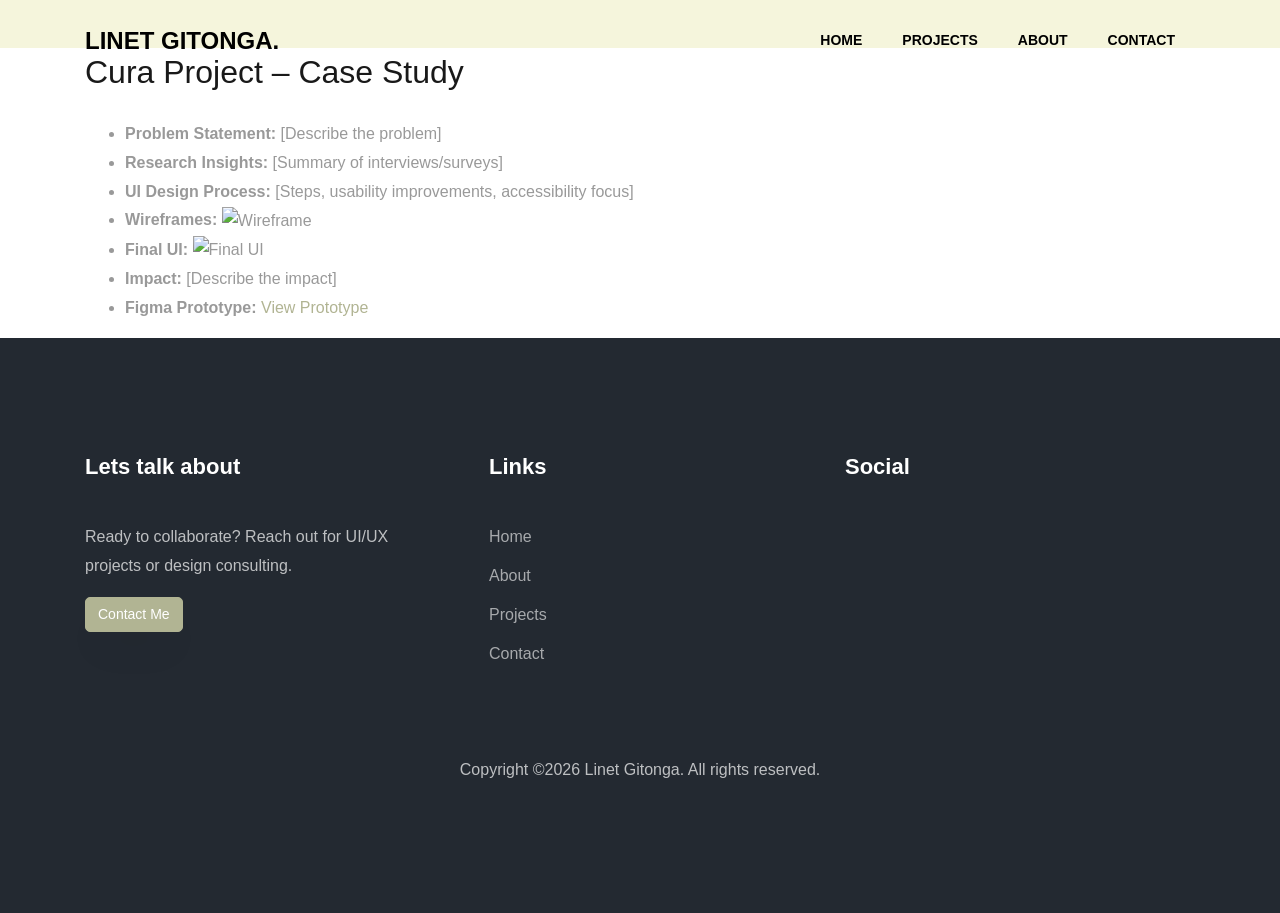
==== cura-project.html @ 1a865572 "UI/UXPORTFOLIO" ====
<!DOCTYPE html>
<html lang="en">
<head>
  <meta charset="UTF-8">
  <meta name="viewport" content="width=device-width, initial-scale=1.0">
  <title>Cura Project – Case Study | Linet Gitonga</title>
  <link rel="stylesheet" href="css/style.css">
  <link href="https://fonts.googleapis.com/css?family=Montserrat:700|Open+Sans:400,600" rel="stylesheet">
</head>
<body>
  <nav class="navbar navbar-expand-lg navbar-dark ftco_navbar bg-dark ftco-navbar-light site-navbar-target">
    <div class="container">
      <a class="navbar-brand" href="index.html">Linet Gitonga<span>.</span></a>
      <ul class="navbar-nav nav ml-auto">
        <li class="nav-item"><a href="index.html#home-section" class="nav-link">Home</a></li>
        <li class="nav-item"><a href="index.html#projects-section" class="nav-link">Projects</a></li>
        <li class="nav-item"><a href="index.html#about-section" class="nav-link">About</a></li>
        <li class="nav-item"><a href="index.html#contact-section" class="nav-link">Contact</a></li>
      </ul>
    </div>
  </nav>

  <section class="case-study-layout mt-5">
    <div class="container">
      <h2 class="mb-4">Cura Project – Case Study</h2>
      <ul class="project-details">
        <li><strong>Problem Statement:</strong> [Describe the problem]</li>
        <li><strong>Research Insights:</strong> [Summary of interviews/surveys]</li>
        <li><strong>UI Design Process:</strong> [Steps, usability improvements, accessibility focus]</li>
        <li><strong>Wireframes:</strong> <img src="images/cura-wireframe.png" alt="Wireframe"></li>
        <li><strong>Final UI:</strong> <img src="images/cura-final-ui.png" alt="Final UI"></li>
        <li><strong>Impact:</strong> [Describe the impact]</li>
        <li><strong>Figma Prototype:</strong> <a href="https://www.figma.com/proto/cura-project" target="_blank">View Prototype</a></li>
      </ul>
    </div>
  </section>

  <footer class="ftco-footer ftco-section">
    <div class="container">
      <div class="row mb-5">
        <div class="col-md">
          <div class="ftco-footer-widget mb-4">
            <h2 class="ftco-heading-2">Lets talk about</h2>
            <p>Ready to collaborate? Reach out for UI/UX projects or design consulting.</p>
            <p><a href="index.html#contact-section" class="btn btn-primary">Contact Me</a></p>
          </div>
        </div>
        <div class="col-md">
          <div class="ftco-footer-widget mb-4 ml-md-4">
            <h2 class="ftco-heading-2">Links</h2>
            <ul class="list-unstyled">
              <li><a href="index.html#home-section">Home</a></li>
              <li><a href="index.html#about-section">About</a></li>
              <li><a href="index.html#projects-section">Projects</a></li>
              <li><a href="index.html#contact-section">Contact</a></li>
            </ul>
          </div>
        </div>
        <div class="col-md">
          <div class="ftco-footer-widget mb-4">
            <h2 class="ftco-heading-2">Social</h2>
            <ul class="ftco-footer-social list-unstyled mt-2">
              <li class="ftco-animate"><a href="https://www.linkedin.com/in/linetgitonga" target="_blank"><span class="fa fa-linkedin"></span></a></li>
              <li class="ftco-animate"><a href="https://github.com/linetgitonga" target="_blank"><span class="fa fa-github"></span></a></li>
              <li class="ftco-animate"><a href="https://www.behance.net/linetgitonga" target="_blank"><span class="fa fa-behance"></span></a></li>
            </ul>
          </div>
        </div>
      </div>
      <div class="row">
        <div class="col-md-12 text-center">
          <p>Copyright &copy;<script>document.write(new Date().getFullYear());</script> Linet Gitonga. All rights reserved.</p>
        </div>
      </div>
    </div>
  </footer>
</body>
</html>
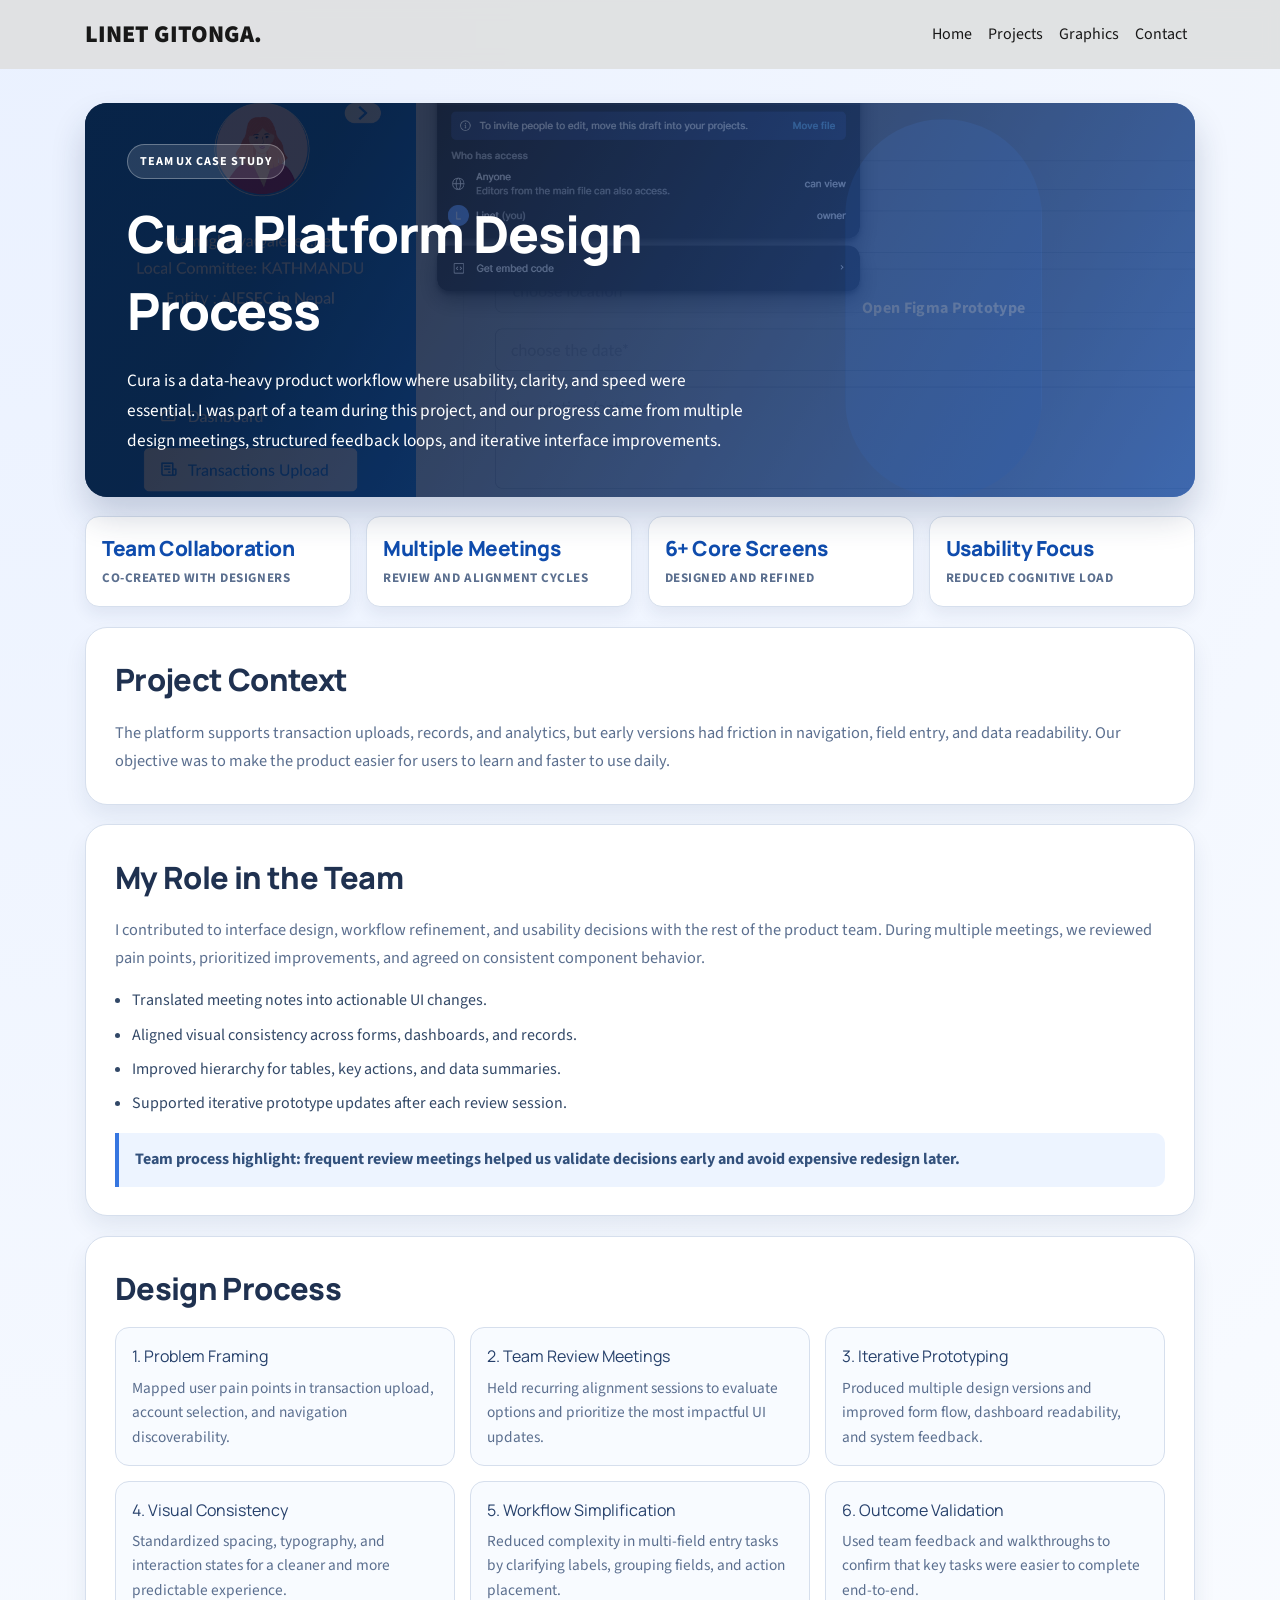
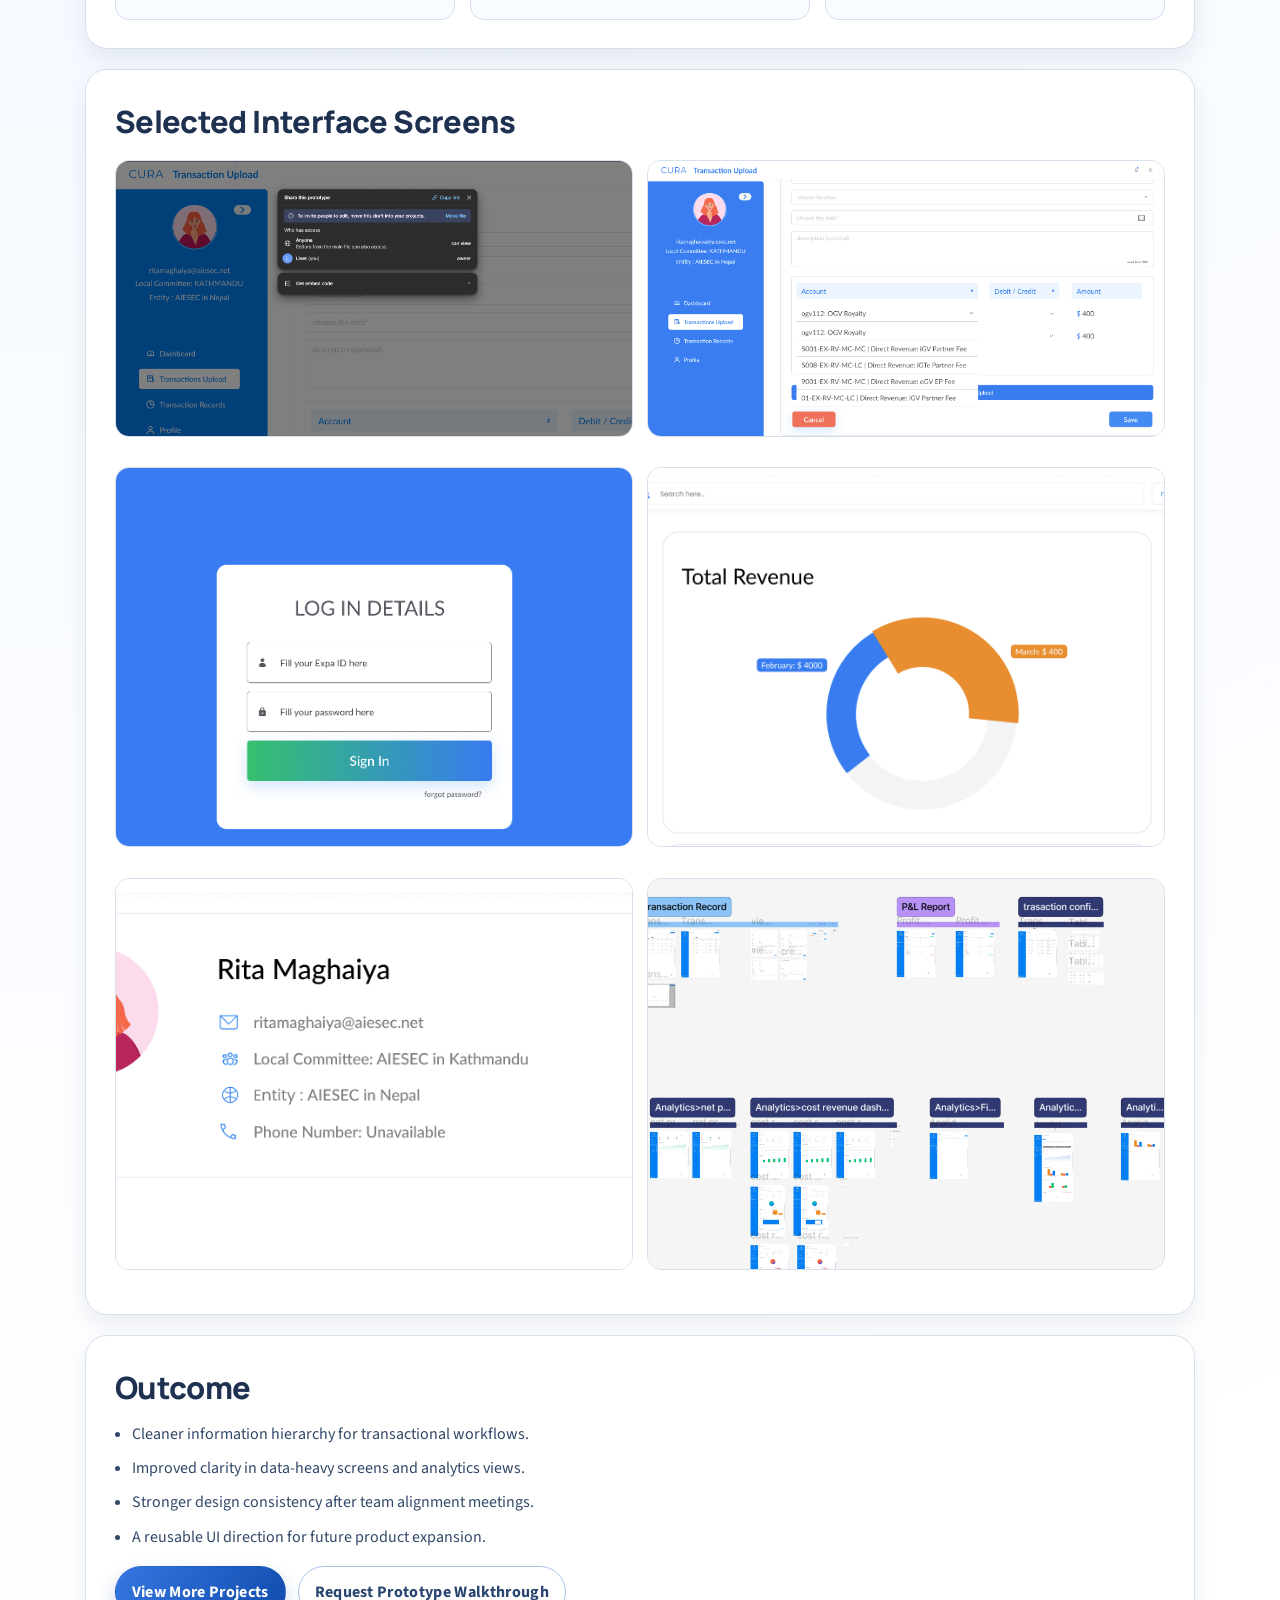
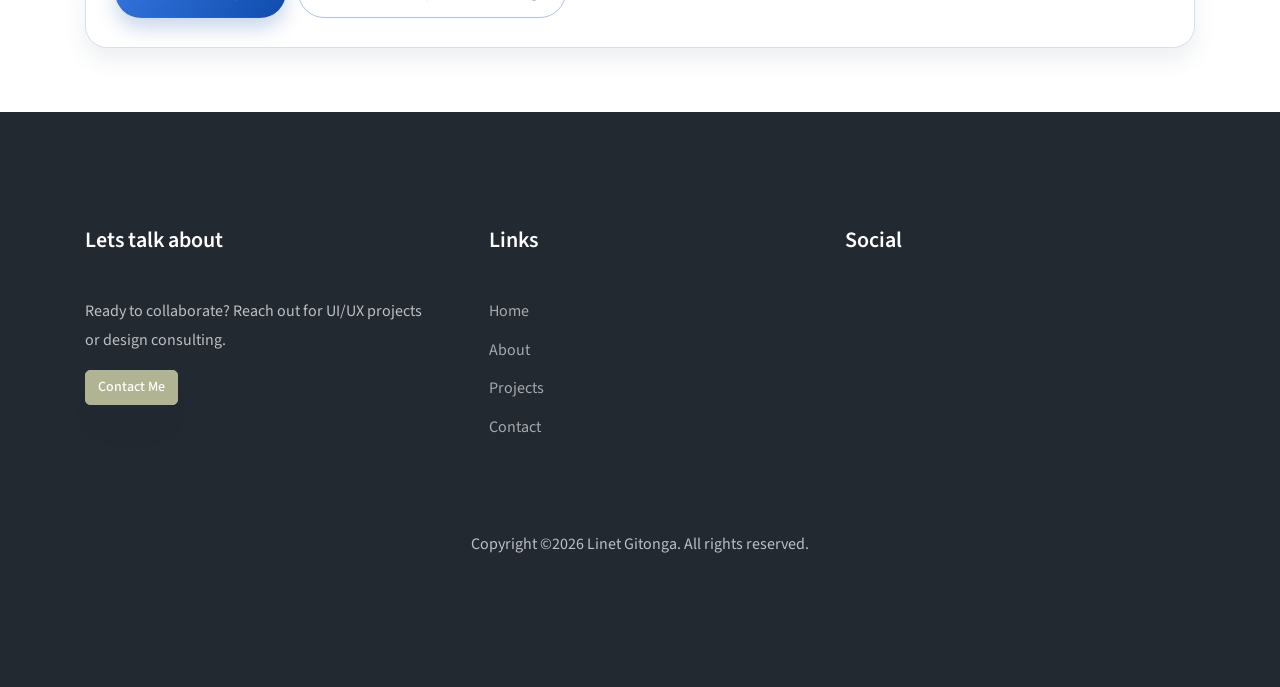
==== commit 9ee926d1: "updated" ====
--- a/cura-project.html
+++ b/cura-project.html
@@ -4,36 +4,449 @@
   <meta charset="UTF-8">
   <meta name="viewport" content="width=device-width, initial-scale=1.0">
   <title>Cura Project – Case Study | Linet Gitonga</title>
+  <link rel="preconnect" href="https://fonts.googleapis.com">
+  <link rel="preconnect" href="https://fonts.gstatic.com" crossorigin>
+  <link href="https://fonts.googleapis.com/css2?family=Manrope:wght@500;600;700;800&family=Source+Sans+3:wght@400;600;700&display=swap" rel="stylesheet">
+  <link rel="stylesheet" href="https://stackpath.bootstrapcdn.com/font-awesome/4.7.0/css/font-awesome.min.css">
   <link rel="stylesheet" href="css/style.css">
-  <link href="https://fonts.googleapis.com/css?family=Montserrat:700|Open+Sans:400,600" rel="stylesheet">
+  <style>
+    :root {
+      --cura-bg: #f4f8ff;
+      --cura-ink: #1d2b3d;
+      --cura-muted: #5b6f8f;
+      --cura-line: #d6dfed;
+      --cura-brand: #3676e0;
+      --cura-brand-deep: #0f4cad;
+      --cura-card: #ffffff;
+      --radius-lg: 22px;
+      --radius-md: 14px;
+    }
+
+    body {
+      font-family: "Source Sans 3", sans-serif;
+      color: var(--cura-ink);
+      background: radial-gradient(circle at top left, #eaf1ff 0%, #f7faff 45%, #ffffff 80%);
+    }
+
+    .cura-navbar {
+      position: sticky;
+      top: 0;
+      z-index: 100;
+      background: rgba(223, 224, 225, 0.92);
+      backdrop-filter: blur(8px);
+    }
+
+    .cura-navbar .navbar-brand,
+    .cura-navbar .nav-link {
+      color: #181818 !important;
+      
+    }
+
+    .cura-shell {
+      padding: 2.1rem 0 4rem;
+    }
+
+    .hero {
+      position: relative;
+      border-radius: var(--radius-lg);
+      overflow: hidden;
+      min-height: 340px;
+      box-shadow: 0 20px 34px rgba(24, 44, 85, 0.2);
+      display: flex;
+      align-items: stretch;
+      background: linear-gradient(130deg, rgba(10, 23, 50, 0.94), rgba(23, 75, 162, 0.9));
+    }
+
+    .hero::before {
+      content: "";
+      position: absolute;
+      inset: 0;
+      background: linear-gradient(120deg, rgba(10, 23, 50, 0.88) 20%, rgba(31, 97, 208, 0.68));
+    }
+
+    .hero img {
+      width: 100%;
+      height: 100%;
+      object-fit: cover;
+      position: absolute;
+      inset: 0;
+      opacity: 0.3;
+    }
+
+    .hero-copy {
+      position: relative;
+      z-index: 2;
+      color: #fff;
+      padding: 2.6rem;
+      max-width: 760px;
+    }
+
+    .hero-copy h1,
+    .section-title,
+    .stat h3 {
+      font-family: "Manrope", sans-serif;
+      font-weight: 800;
+      letter-spacing: -0.02em;
+    }
+
+    .hero-copy h1 {
+      font-size: clamp(2rem, 4.2vw, 3.2rem);
+      margin-bottom: 0.7rem;
+      color: #fff;
+    }
+
+    .hero-copy p {
+      font-size: 1.08rem;
+      line-height: 1.72;
+      margin-bottom: 0;
+      max-width: 620px;
+    }
+
+    .chip {
+      display: inline-block;
+      margin-bottom: 1rem;
+      border: 1px solid rgba(255, 255, 255, 0.3);
+      border-radius: 999px;
+      padding: 0.35rem 0.75rem;
+      font-size: 0.76rem;
+      letter-spacing: 0.08em;
+      font-weight: 700;
+      text-transform: uppercase;
+      background: rgba(255, 255, 255, 0.12);
+    }
+
+    .stats {
+      display: grid;
+      grid-template-columns: repeat(auto-fit, minmax(170px, 1fr));
+      gap: 0.95rem;
+      margin-top: 1.2rem;
+    }
+
+    .stat {
+      border-radius: var(--radius-md);
+      border: 1px solid var(--cura-line);
+      background: var(--cura-card);
+      padding: 1rem;
+      box-shadow: 0 8px 16px rgba(25, 46, 86, 0.07);
+    }
+
+    .stat h3 {
+      margin: 0;
+      color: var(--cura-brand-deep);
+      font-size: 1.3rem;
+    }
+
+    .stat p {
+      margin: 0.15rem 0 0;
+      color: var(--cura-muted);
+      text-transform: uppercase;
+      letter-spacing: 0.04em;
+      font-size: 0.82rem;
+      font-weight: 700;
+    }
+
+    .section {
+      margin-top: 1.2rem;
+      border-radius: var(--radius-lg);
+      border: 1px solid var(--cura-line);
+      background: var(--cura-card);
+      padding: 1.8rem;
+      box-shadow: 0 12px 22px rgba(25, 46, 86, 0.08);
+    }
+
+    .section-title {
+      color: #1f3150;
+      font-size: clamp(1.3rem, 2.4vw, 1.95rem);
+      margin-bottom: 0.7rem;
+    }
+
+    .section p {
+      color: var(--cura-muted);
+      line-height: 1.72;
+      margin-bottom: 0;
+      font-size: 1.02rem;
+    }
+
+    .points {
+      margin: 0;
+      padding-left: 1.05rem;
+    }
+
+    .points li {
+      color: #324867;
+      margin-bottom: 0.55rem;
+      line-height: 1.6;
+    }
+
+    .process-grid,
+    .gallery {
+      margin-top: 1rem;
+      display: grid;
+      grid-template-columns: repeat(12, 1fr);
+      gap: 0.9rem;
+    }
+
+    .process-card {
+      grid-column: span 4;
+      border-radius: var(--radius-md);
+      border: 1px solid var(--cura-line);
+      background: #f8fbff;
+      padding: 1rem;
+    }
+
+    .process-card h4 {
+      font-family: "Manrope", sans-serif;
+      font-size: 1rem;
+      margin: 0 0 0.45rem;
+      color: #26406b;
+    }
+
+    .process-card p {
+      margin: 0;
+      font-size: 0.96rem;
+      line-height: 1.6;
+    }
+
+    .gallery-item {
+      grid-column: span 6;
+      border-radius: var(--radius-md);
+      overflow: hidden;
+      border: 1px solid var(--cura-line);
+      background: #eff5ff;
+    }
+
+    .gallery-item img {
+      width: 100%;
+      height: 100%;
+      display: block;
+      max-height: 390px;
+      object-fit: cover;
+    }
+
+    .quote {
+      margin-top: 1rem;
+      border-left: 4px solid var(--cura-brand);
+      background: #edf4ff;
+      padding: 0.9rem 1rem;
+      border-radius: 0 10px 10px 0;
+      color: #33517c;
+      font-weight: 700;
+      line-height: 1.55;
+    }
+
+    .cta-row {
+      margin-top: 1rem;
+      display: flex;
+      gap: 0.75rem;
+      flex-wrap: wrap;
+    }
+
+    .btn-cura {
+      border-radius: 999px;
+      padding: 0.65rem 1rem;
+      text-decoration: none;
+      font-weight: 700;
+      letter-spacing: 0.02em;
+      display: inline-flex;
+      align-items: center;
+      justify-content: center;
+      border: 1px solid transparent;
+    }
+
+    .btn-cura-primary {
+      background: linear-gradient(125deg, var(--cura-brand), var(--cura-brand-deep));
+      color: #fff;
+      box-shadow: 0 10px 20px rgba(33, 84, 172, 0.24);
+    }
+
+    .btn-cura-primary:hover {
+      color: #fff;
+    }
+
+    .btn-cura-secondary {
+      border-color: #aac2eb;
+      background: #fff;
+      color: #29456f;
+    }
+
+    .btn-cura-secondary:hover {
+      color: #1f3558;
+    }
+
+    @media (max-width: 991.98px) {
+      .hero-copy {
+        padding: 2rem 1.4rem;
+      }
+
+      .section {
+        padding: 1.4rem;
+      }
+
+      .process-card {
+        grid-column: span 6;
+      }
+    }
+
+    @media (max-width: 767.98px) {
+      .process-card,
+      .gallery-item {
+        grid-column: span 12;
+      }
+    }
+  </style>
 </head>
 <body>
-  <nav class="navbar navbar-expand-lg navbar-dark ftco_navbar bg-dark ftco-navbar-light site-navbar-target">
+  <nav class="navbar navbar-expand-lg navbar-dark cura-navbar">
     <div class="container">
       <a class="navbar-brand" href="index.html">Linet Gitonga<span>.</span></a>
-      <ul class="navbar-nav nav ml-auto">
-        <li class="nav-item"><a href="index.html#home-section" class="nav-link">Home</a></li>
-        <li class="nav-item"><a href="index.html#projects-section" class="nav-link">Projects</a></li>
-        <li class="nav-item"><a href="index.html#about-section" class="nav-link">About</a></li>
-        <li class="nav-item"><a href="index.html#contact-section" class="nav-link">Contact</a></li>
-      </ul>
+      <button class="navbar-toggler" type="button" data-toggle="collapse" data-target="#curaNav" aria-controls="curaNav" aria-expanded="false" aria-label="Toggle navigation">
+        <span class="navbar-toggler-icon"></span>
+      </button>
+      <div class="collapse navbar-collapse" id="curaNav">
+        <ul class="navbar-nav nav ml-auto">
+          <li class="nav-item"><a href="index.html#home-section" class="nav-link">Home</a></li>
+          <li class="nav-item"><a href="index.html#projects-section" class="nav-link">Projects</a></li>
+          <li class="nav-item"><a href="graphics-showcase.html" class="nav-link">Graphics</a></li>
+          <li class="nav-item"><a href="index.html#contact-section" class="nav-link">Contact</a></li>
+        </ul>
+      </div>
     </div>
   </nav>
 
-  <section class="case-study-layout mt-5">
+  <main class="cura-shell">
     <div class="container">
-      <h2 class="mb-4">Cura Project – Case Study</h2>
-      <ul class="project-details">
-        <li><strong>Problem Statement:</strong> [Describe the problem]</li>
-        <li><strong>Research Insights:</strong> [Summary of interviews/surveys]</li>
-        <li><strong>UI Design Process:</strong> [Steps, usability improvements, accessibility focus]</li>
-        <li><strong>Wireframes:</strong> <img src="images/cura-wireframe.png" alt="Wireframe"></li>
-        <li><strong>Final UI:</strong> <img src="images/cura-final-ui.png" alt="Final UI"></li>
-        <li><strong>Impact:</strong> [Describe the impact]</li>
-        <li><strong>Figma Prototype:</strong> <a href="https://www.figma.com/proto/cura-project" target="_blank">View Prototype</a></li>
-      </ul>
+      <section class="hero">
+        <img src="images/cura/cura-1.png" alt="Cura dashboard preview">
+        <div class="hero-copy">
+          <span class="chip">Team UX Case Study</span>
+          <h1>Cura Platform Design Process</h1>
+          <p>
+            Cura is a data-heavy product workflow where usability, clarity, and speed were essential.
+            I was part of a team during this project, and our progress came from multiple design meetings,
+            structured feedback loops, and iterative interface improvements.
+          </p>
+        </div>
+
+        <div class="cta-row">
+          <a class="btn-cura btn-cura-primary" href="https://www.figma.com/proto/Im1vO3QdUUFUUdQ356OUrZ/FINANCIAL-SYSTEM?node-id=1-29343&p=f&t=Y3f3oOVQL8ZdscCr-1&scaling=min-zoom&content-scaling=fixed&page-id=0%3A1&starting-point-node-id=1%3A29537" target="_blank" rel="noopener noreferrer">Open Figma Prototype</a>
+        </div>
+
+
+      </section>
+
+      <section class="stats" aria-label="project highlights">
+        <article class="stat">
+          <h3>Team Collaboration</h3>
+          <p>Co-created with designers</p>
+        </article>
+        <article class="stat">
+          <h3>Multiple Meetings</h3>
+          <p>Review and alignment cycles</p>
+        </article>
+        <article class="stat">
+          <h3>6+ Core Screens</h3>
+          <p>Designed and refined</p>
+        </article>
+        <article class="stat">
+          <h3>Usability Focus</h3>
+          <p>Reduced cognitive load</p>
+        </article>
+      </section>
+
+      <section class="section">
+        <h2 class="section-title">Project Context</h2>
+        <p>
+          The platform supports transaction uploads, records, and analytics, but early versions had friction in navigation,
+          field entry, and data readability. Our objective was to make the product easier for users to learn and faster to use daily.
+        </p>
+      </section>
+
+      <section class="section">
+        <h2 class="section-title">My Role in the Team</h2>
+        <p>
+          I contributed to interface design, workflow refinement, and usability decisions with the rest of the product team.
+          During multiple meetings, we reviewed pain points, prioritized improvements, and agreed on consistent component behavior.
+        </p>
+        <ul class="points mt-3">
+          <li>Translated meeting notes into actionable UI changes.</li>
+          <li>Aligned visual consistency across forms, dashboards, and records.</li>
+          <li>Improved hierarchy for tables, key actions, and data summaries.</li>
+          <li>Supported iterative prototype updates after each review session.</li>
+        </ul>
+        <div class="quote">
+          Team process highlight: frequent review meetings helped us validate decisions early and avoid expensive redesign later.
+        </div>
+      </section>
+
+      <section class="section">
+        <h2 class="section-title">Design Process</h2>
+        <div class="process-grid">
+          <article class="process-card">
+            <h4>1. Problem Framing</h4>
+            <p>Mapped user pain points in transaction upload, account selection, and navigation discoverability.</p>
+          </article>
+          <article class="process-card">
+            <h4>2. Team Review Meetings</h4>
+            <p>Held recurring alignment sessions to evaluate options and prioritize the most impactful UI updates.</p>
+          </article>
+          <article class="process-card">
+            <h4>3. Iterative Prototyping</h4>
+            <p>Produced multiple design versions and improved form flow, dashboard readability, and system feedback.</p>
+          </article>
+          <article class="process-card">
+            <h4>4. Visual Consistency</h4>
+            <p>Standardized spacing, typography, and interaction states for a cleaner and more predictable experience.</p>
+          </article>
+          <article class="process-card">
+            <h4>5. Workflow Simplification</h4>
+            <p>Reduced complexity in multi-field entry tasks by clarifying labels, grouping fields, and action placement.</p>
+          </article>
+          <article class="process-card">
+            <h4>6. Outcome Validation</h4>
+            <p>Used team feedback and walkthroughs to confirm that key tasks were easier to complete end-to-end.</p>
+          </article>
+        </div>
+      </section>
+
+      <section class="section">
+        <h2 class="section-title">Selected Interface Screens</h2>
+        <div class="gallery">
+          <figure class="gallery-item">
+            <img src="images/cura/cura-1.png" alt="Cura user profile and dashboard layout">
+          </figure>
+          <figure class="gallery-item">
+            <img src="images/cura/cura-2.png" alt="Cura transaction upload form and details">
+          </figure>
+          <figure class="gallery-item">
+            <img src="images/cura/cura-3.png" alt="Cura transaction upload workflow with tables">
+          </figure>
+          <figure class="gallery-item">
+            <img src="images/cura/cura-4.png" alt="Cura analytics donut chart on dashboard">
+          </figure>
+          <figure class="gallery-item">
+            <img src="images/cura/cura-5.png" alt="Cura analytics and dashboard overview layout">
+          </figure>
+          <figure class="gallery-item">
+            <img src="images/cura/cura-6.png" alt="Cura login interface and authentication screen">
+          </figure>
+        </div>
+      </section>
+
+      <section class="section">
+        <h2 class="section-title">Outcome</h2>
+        <ul class="points">
+          <li>Cleaner information hierarchy for transactional workflows.</li>
+          <li>Improved clarity in data-heavy screens and analytics views.</li>
+          <li>Stronger design consistency after team alignment meetings.</li>
+          <li>A reusable UI direction for future product expansion.</li>
+        </ul>
+        <div class="cta-row">
+          <a href="index.html#projects-section" class="btn-cura btn-cura-primary">View More Projects</a>
+          <a href="index.html#contact-section" class="btn-cura btn-cura-secondary">Request Prototype Walkthrough</a>
+        </div>
+      </section>
     </div>
-  </section>
+  </main>
 
   <footer class="ftco-footer ftco-section">
     <div class="container">
@@ -74,5 +487,9 @@
       </div>
     </div>
   </footer>
+
+  <script src="js/jquery.min.js"></script>
+  <script src="js/popper.min.js"></script>
+  <script src="js/bootstrap.min.js"></script>
 </body>
 </html>
